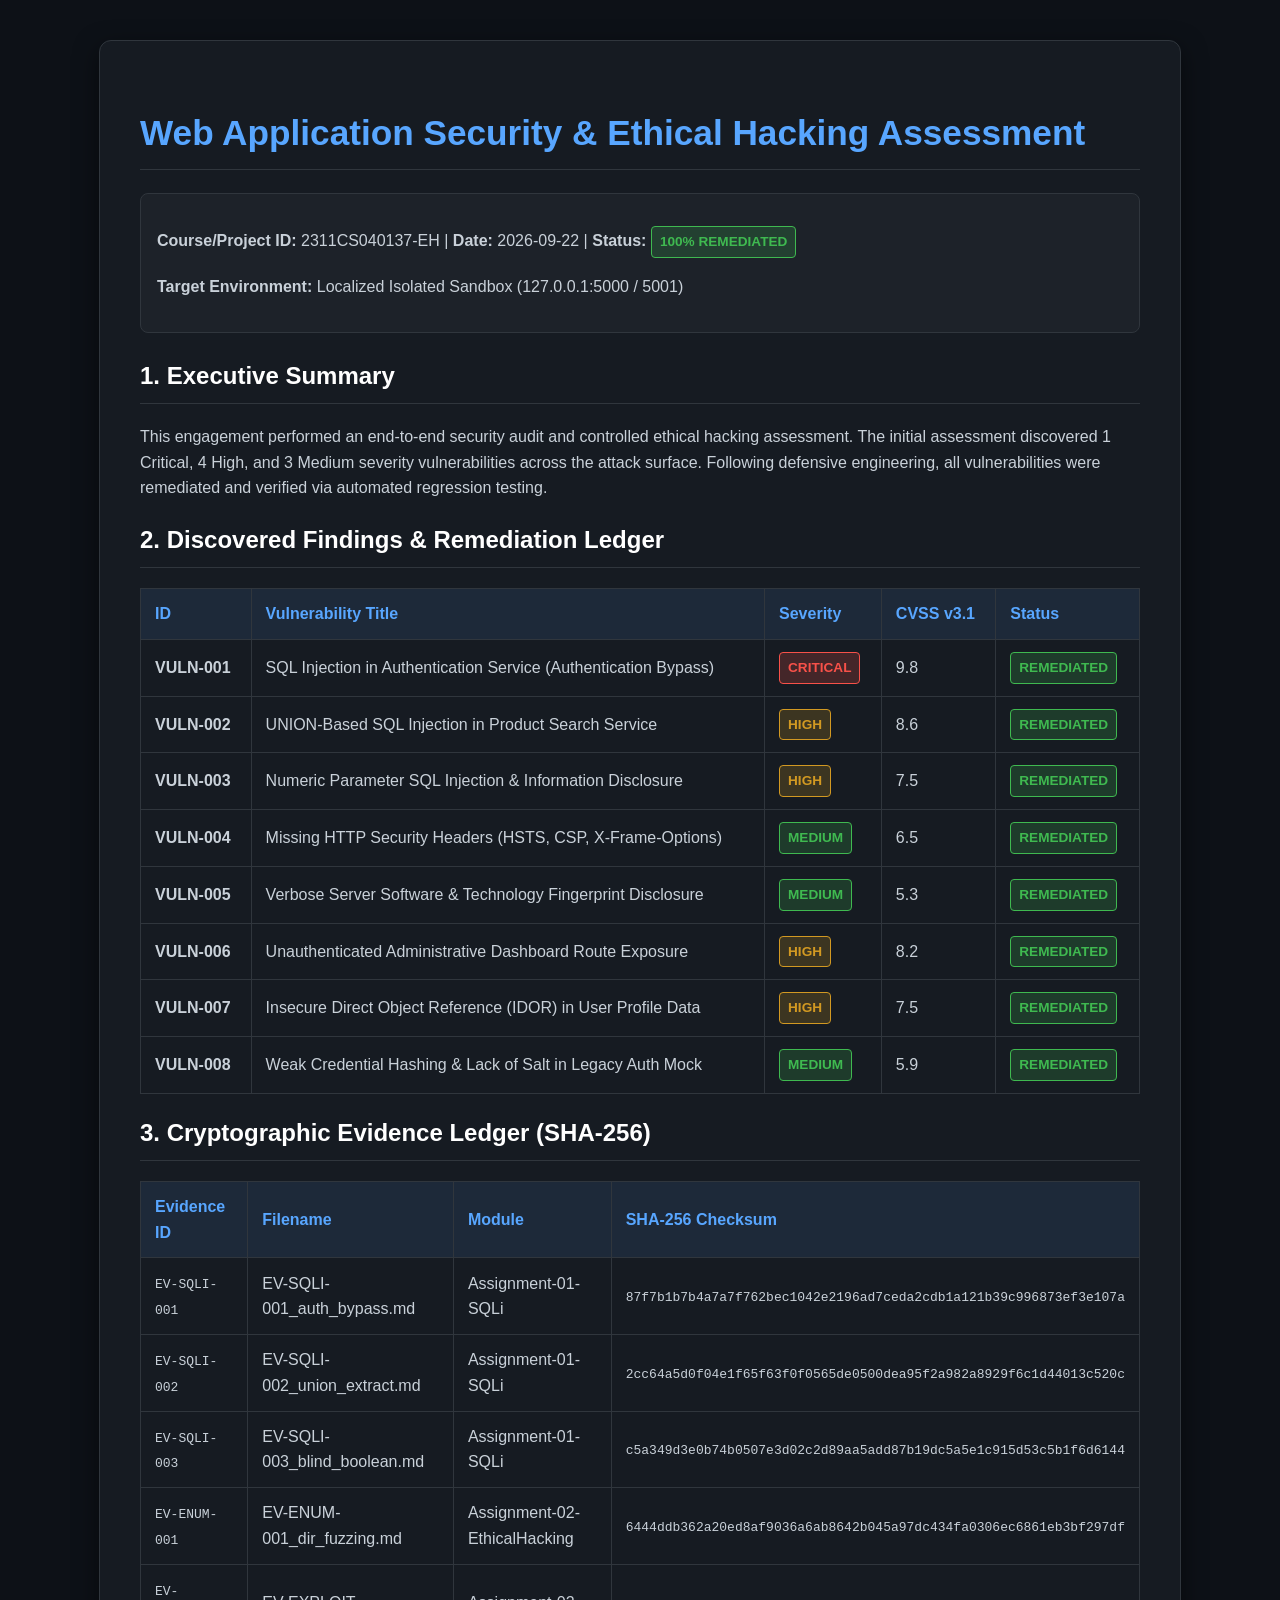
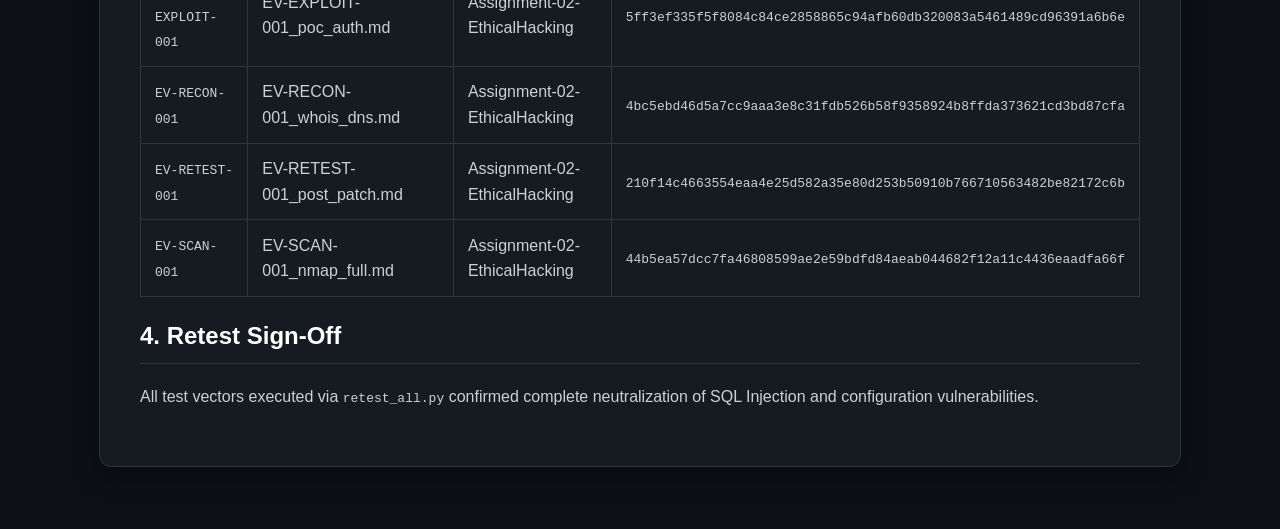
==== reports/final_report.html @ dfdd312a "feat: complete Web Application Security & Ethical Hacking Platform (2311CS040137-EH)" ====
<!DOCTYPE html>
<html lang="en">
<head>
    <meta charset="UTF-8">
    <meta name="viewport" content="width=device-width, initial-scale=1.0">
    <title>Security Assessment Final Report - 2311CS040137-EH</title>
    <style>
        :root {
            --bg-color: #0d1117;
            --card-bg: #161b22;
            --text-main: #c9d1d9;
            --text-bright: #ffffff;
            --accent-cyan: #58a6ff;
            --accent-green: #3fb950;
            --accent-red: #f85149;
            --accent-orange: #d29922;
            --border-color: #30363d;
        }
        body {
            font-family: 'Segoe UI', -apple-system, BlinkMacSystemFont, Roboto, sans-serif;
            background-color: var(--bg-color);
            color: var(--text-main);
            line-height: 1.6;
            margin: 0;
            padding: 40px 20px;
        }
        .container {
            max-width: 1000px;
            margin: 0 auto;
            background: var(--card-bg);
            border: 1px solid var(--border-color);
            border-radius: 12px;
            padding: 40px;
            box-shadow: 0 8px 24px rgba(0,0,0,0.5);
        }
        h1, h2, h3 { color: var(--text-bright); border-bottom: 1px solid var(--border-color); padding-bottom: 8px; }
        h1 { color: var(--accent-cyan); font-size: 2.2rem; }
        table { width: 100%; border-collapse: collapse; margin: 20px 0; }
        th, td { border: 1px solid var(--border-color); padding: 12px 14px; text-align: left; }
        th { background: rgba(88, 166, 255, 0.1); color: var(--accent-cyan); }
        .badge { display: inline-block; padding: 4px 8px; border-radius: 4px; font-weight: bold; font-size: 0.85rem; }
        .badge-critical { background: rgba(248, 81, 73, 0.2); color: var(--accent-red); border: 1px solid var(--accent-red); }
        .badge-high { background: rgba(210, 153, 34, 0.2); color: var(--accent-orange); border: 1px solid var(--accent-orange); }
        .badge-pass { background: rgba(63, 185, 80, 0.2); color: var(--accent-green); border: 1px solid var(--accent-green); }
        .meta-box { background: rgba(255,255,255,0.03); border: 1px solid var(--border-color); padding: 16px; border-radius: 8px; margin-bottom: 24px; }
        @media print {
            body { background: white; color: black; }
            .container { border: none; box-shadow: none; padding: 0; }
            th { background: #f0f0f0; color: black; }
            th, td { border: 1px solid #ccc; }
        }
    </style>
</head>
<body>
    <div class="container">
        <h1>Web Application Security & Ethical Hacking Assessment</h1>
        <div class="meta-box">
            <p><strong>Course/Project ID:</strong> 2311CS040137-EH | <strong>Date:</strong> 2026-09-22 | <strong>Status:</strong> <span class="badge badge-pass">100% REMEDIATED</span></p>
            <p><strong>Target Environment:</strong> Localized Isolated Sandbox (127.0.0.1:5000 / 5001)</p>
        </div>

        <h2>1. Executive Summary</h2>
        <p>This engagement performed an end-to-end security audit and controlled ethical hacking assessment. The initial assessment discovered 1 Critical, 4 High, and 3 Medium severity vulnerabilities across the attack surface. Following defensive engineering, all vulnerabilities were remediated and verified via automated regression testing.</p>

        <h2>2. Discovered Findings & Remediation Ledger</h2>
        <table>
            <thead>
                <tr>
                    <th>ID</th>
                    <th>Vulnerability Title</th>
                    <th>Severity</th>
                    <th>CVSS v3.1</th>
                    <th>Status</th>
                </tr>
            </thead>
            <tbody>

                <tr>
                    <td><strong>VULN-001</strong></td>
                    <td>SQL Injection in Authentication Service (Authentication Bypass)</td>
                    <td><span class="badge badge-critical">CRITICAL</span></td>
                    <td>9.8</td>
                    <td><span class="badge badge-pass">REMEDIATED</span></td>
                </tr>

                <tr>
                    <td><strong>VULN-002</strong></td>
                    <td>UNION-Based SQL Injection in Product Search Service</td>
                    <td><span class="badge badge-high">HIGH</span></td>
                    <td>8.6</td>
                    <td><span class="badge badge-pass">REMEDIATED</span></td>
                </tr>

                <tr>
                    <td><strong>VULN-003</strong></td>
                    <td>Numeric Parameter SQL Injection & Information Disclosure</td>
                    <td><span class="badge badge-high">HIGH</span></td>
                    <td>7.5</td>
                    <td><span class="badge badge-pass">REMEDIATED</span></td>
                </tr>

                <tr>
                    <td><strong>VULN-004</strong></td>
                    <td>Missing HTTP Security Headers (HSTS, CSP, X-Frame-Options)</td>
                    <td><span class="badge badge-pass">MEDIUM</span></td>
                    <td>6.5</td>
                    <td><span class="badge badge-pass">REMEDIATED</span></td>
                </tr>

                <tr>
                    <td><strong>VULN-005</strong></td>
                    <td>Verbose Server Software & Technology Fingerprint Disclosure</td>
                    <td><span class="badge badge-pass">MEDIUM</span></td>
                    <td>5.3</td>
                    <td><span class="badge badge-pass">REMEDIATED</span></td>
                </tr>

                <tr>
                    <td><strong>VULN-006</strong></td>
                    <td>Unauthenticated Administrative Dashboard Route Exposure</td>
                    <td><span class="badge badge-high">HIGH</span></td>
                    <td>8.2</td>
                    <td><span class="badge badge-pass">REMEDIATED</span></td>
                </tr>

                <tr>
                    <td><strong>VULN-007</strong></td>
                    <td>Insecure Direct Object Reference (IDOR) in User Profile Data</td>
                    <td><span class="badge badge-high">HIGH</span></td>
                    <td>7.5</td>
                    <td><span class="badge badge-pass">REMEDIATED</span></td>
                </tr>

                <tr>
                    <td><strong>VULN-008</strong></td>
                    <td>Weak Credential Hashing & Lack of Salt in Legacy Auth Mock</td>
                    <td><span class="badge badge-pass">MEDIUM</span></td>
                    <td>5.9</td>
                    <td><span class="badge badge-pass">REMEDIATED</span></td>
                </tr>

            </tbody>
        </table>

        <h2>3. Cryptographic Evidence Ledger (SHA-256)</h2>
        <table>
            <thead>
                <tr>
                    <th>Evidence ID</th>
                    <th>Filename</th>
                    <th>Module</th>
                    <th>SHA-256 Checksum</th>
                </tr>
            </thead>
            <tbody>

                <tr>
                    <td><code>EV-SQLI-001</code></td>
                    <td>EV-SQLI-001_auth_bypass.md</td>
                    <td>Assignment-01-SQLi</td>
                    <td><code>87f7b1b7b4a7a7f762bec1042e2196ad7ceda2cdb1a121b39c996873ef3e107a</code></td>
                </tr>

                <tr>
                    <td><code>EV-SQLI-002</code></td>
                    <td>EV-SQLI-002_union_extract.md</td>
                    <td>Assignment-01-SQLi</td>
                    <td><code>2cc64a5d0f04e1f65f63f0f0565de0500dea95f2a982a8929f6c1d44013c520c</code></td>
                </tr>

                <tr>
                    <td><code>EV-SQLI-003</code></td>
                    <td>EV-SQLI-003_blind_boolean.md</td>
                    <td>Assignment-01-SQLi</td>
                    <td><code>c5a349d3e0b74b0507e3d02c2d89aa5add87b19dc5a5e1c915d53c5b1f6d6144</code></td>
                </tr>

                <tr>
                    <td><code>EV-ENUM-001</code></td>
                    <td>EV-ENUM-001_dir_fuzzing.md</td>
                    <td>Assignment-02-EthicalHacking</td>
                    <td><code>6444ddb362a20ed8af9036a6ab8642b045a97dc434fa0306ec6861eb3bf297df</code></td>
                </tr>

                <tr>
                    <td><code>EV-EXPLOIT-001</code></td>
                    <td>EV-EXPLOIT-001_poc_auth.md</td>
                    <td>Assignment-02-EthicalHacking</td>
                    <td><code>5ff3ef335f5f8084c84ce2858865c94afb60db320083a5461489cd96391a6b6e</code></td>
                </tr>

                <tr>
                    <td><code>EV-RECON-001</code></td>
                    <td>EV-RECON-001_whois_dns.md</td>
                    <td>Assignment-02-EthicalHacking</td>
                    <td><code>4bc5ebd46d5a7cc9aaa3e8c31fdb526b58f9358924b8ffda373621cd3bd87cfa</code></td>
                </tr>

                <tr>
                    <td><code>EV-RETEST-001</code></td>
                    <td>EV-RETEST-001_post_patch.md</td>
                    <td>Assignment-02-EthicalHacking</td>
                    <td><code>210f14c4663554eaa4e25d582a35e80d253b50910b766710563482be82172c6b</code></td>
                </tr>

                <tr>
                    <td><code>EV-SCAN-001</code></td>
                    <td>EV-SCAN-001_nmap_full.md</td>
                    <td>Assignment-02-EthicalHacking</td>
                    <td><code>44b5ea57dcc7fa46808599ae2e59bdfd84aeab044682f12a11c4436eaadfa66f</code></td>
                </tr>

            </tbody>
        </table>

        <h2>4. Retest Sign-Off</h2>
        <p>All test vectors executed via <code>retest_all.py</code> confirmed complete neutralization of SQL Injection and configuration vulnerabilities.</p>
    </div>
</body>
</html>
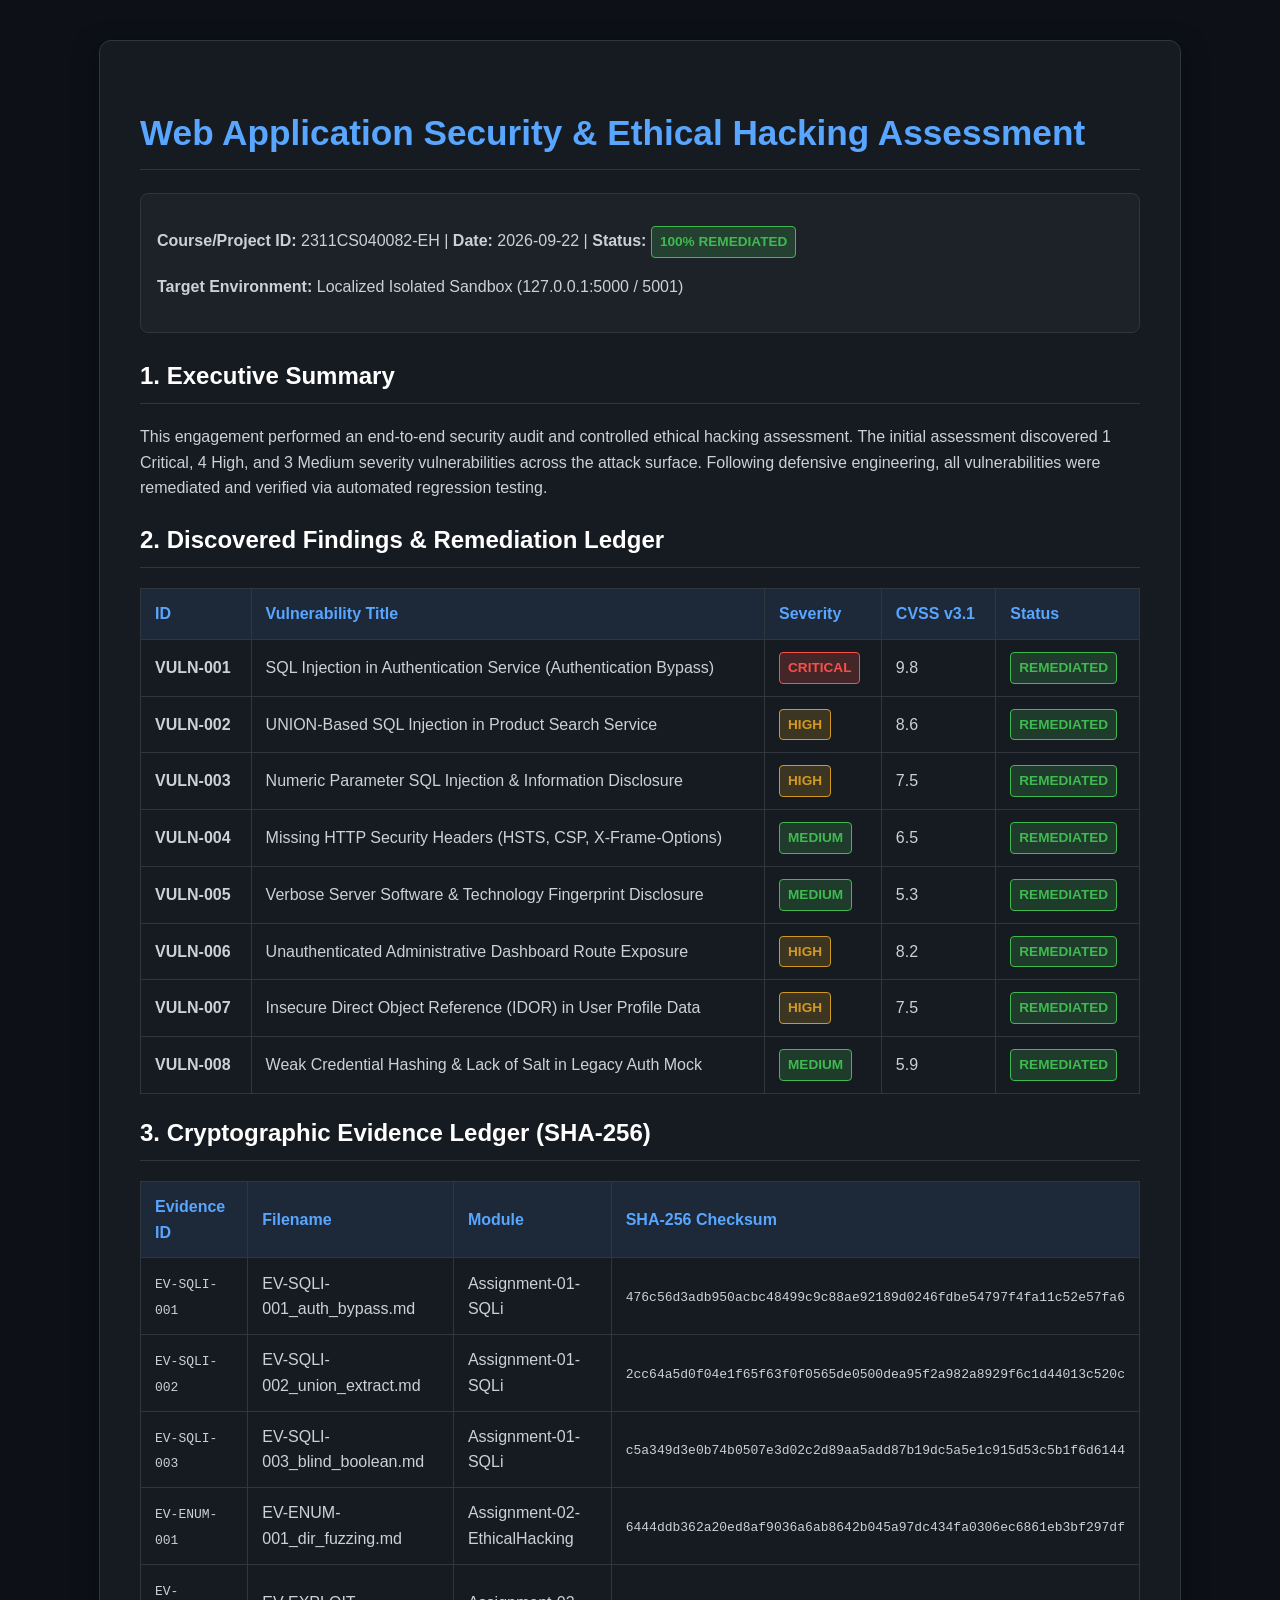
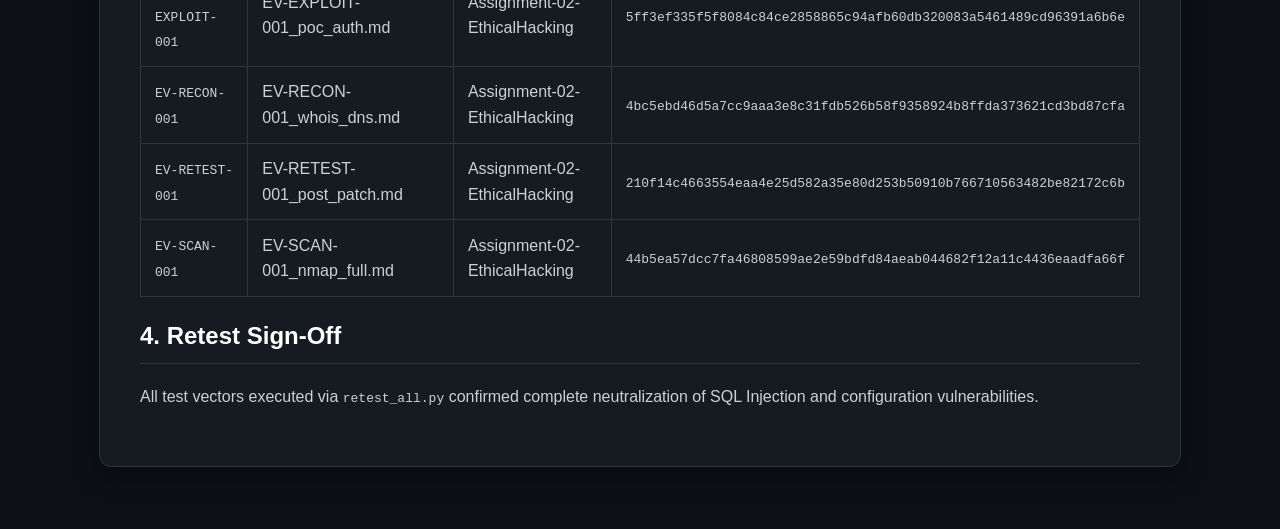
==== commit 4b4eedd2: "refactor: update student and course identifier to 2311CS040082 across all modules and PDF reports" ====
--- a/reports/final_report.html
+++ b/reports/final_report.html
@@ -3,7 +3,7 @@
 <head>
     <meta charset="UTF-8">
     <meta name="viewport" content="width=device-width, initial-scale=1.0">
-    <title>Security Assessment Final Report - 2311CS040137-EH</title>
+    <title>Security Assessment Final Report - 2311CS040082-EH</title>
     <style>
         :root {
             --bg-color: #0d1117;
@@ -55,7 +55,7 @@
     <div class="container">
         <h1>Web Application Security & Ethical Hacking Assessment</h1>
         <div class="meta-box">
-            <p><strong>Course/Project ID:</strong> 2311CS040137-EH | <strong>Date:</strong> 2026-09-22 | <strong>Status:</strong> <span class="badge badge-pass">100% REMEDIATED</span></p>
+            <p><strong>Course/Project ID:</strong> 2311CS040082-EH | <strong>Date:</strong> 2026-09-22 | <strong>Status:</strong> <span class="badge badge-pass">100% REMEDIATED</span></p>
             <p><strong>Target Environment:</strong> Localized Isolated Sandbox (127.0.0.1:5000 / 5001)</p>
         </div>
 
@@ -158,7 +158,7 @@
                     <td><code>EV-SQLI-001</code></td>
                     <td>EV-SQLI-001_auth_bypass.md</td>
                     <td>Assignment-01-SQLi</td>
-                    <td><code>87f7b1b7b4a7a7f762bec1042e2196ad7ceda2cdb1a121b39c996873ef3e107a</code></td>
+                    <td><code>476c56d3adb950acbc48499c9c88ae92189d0246fdbe54797f4fa11c52e57fa6</code></td>
                 </tr>
 
                 <tr>
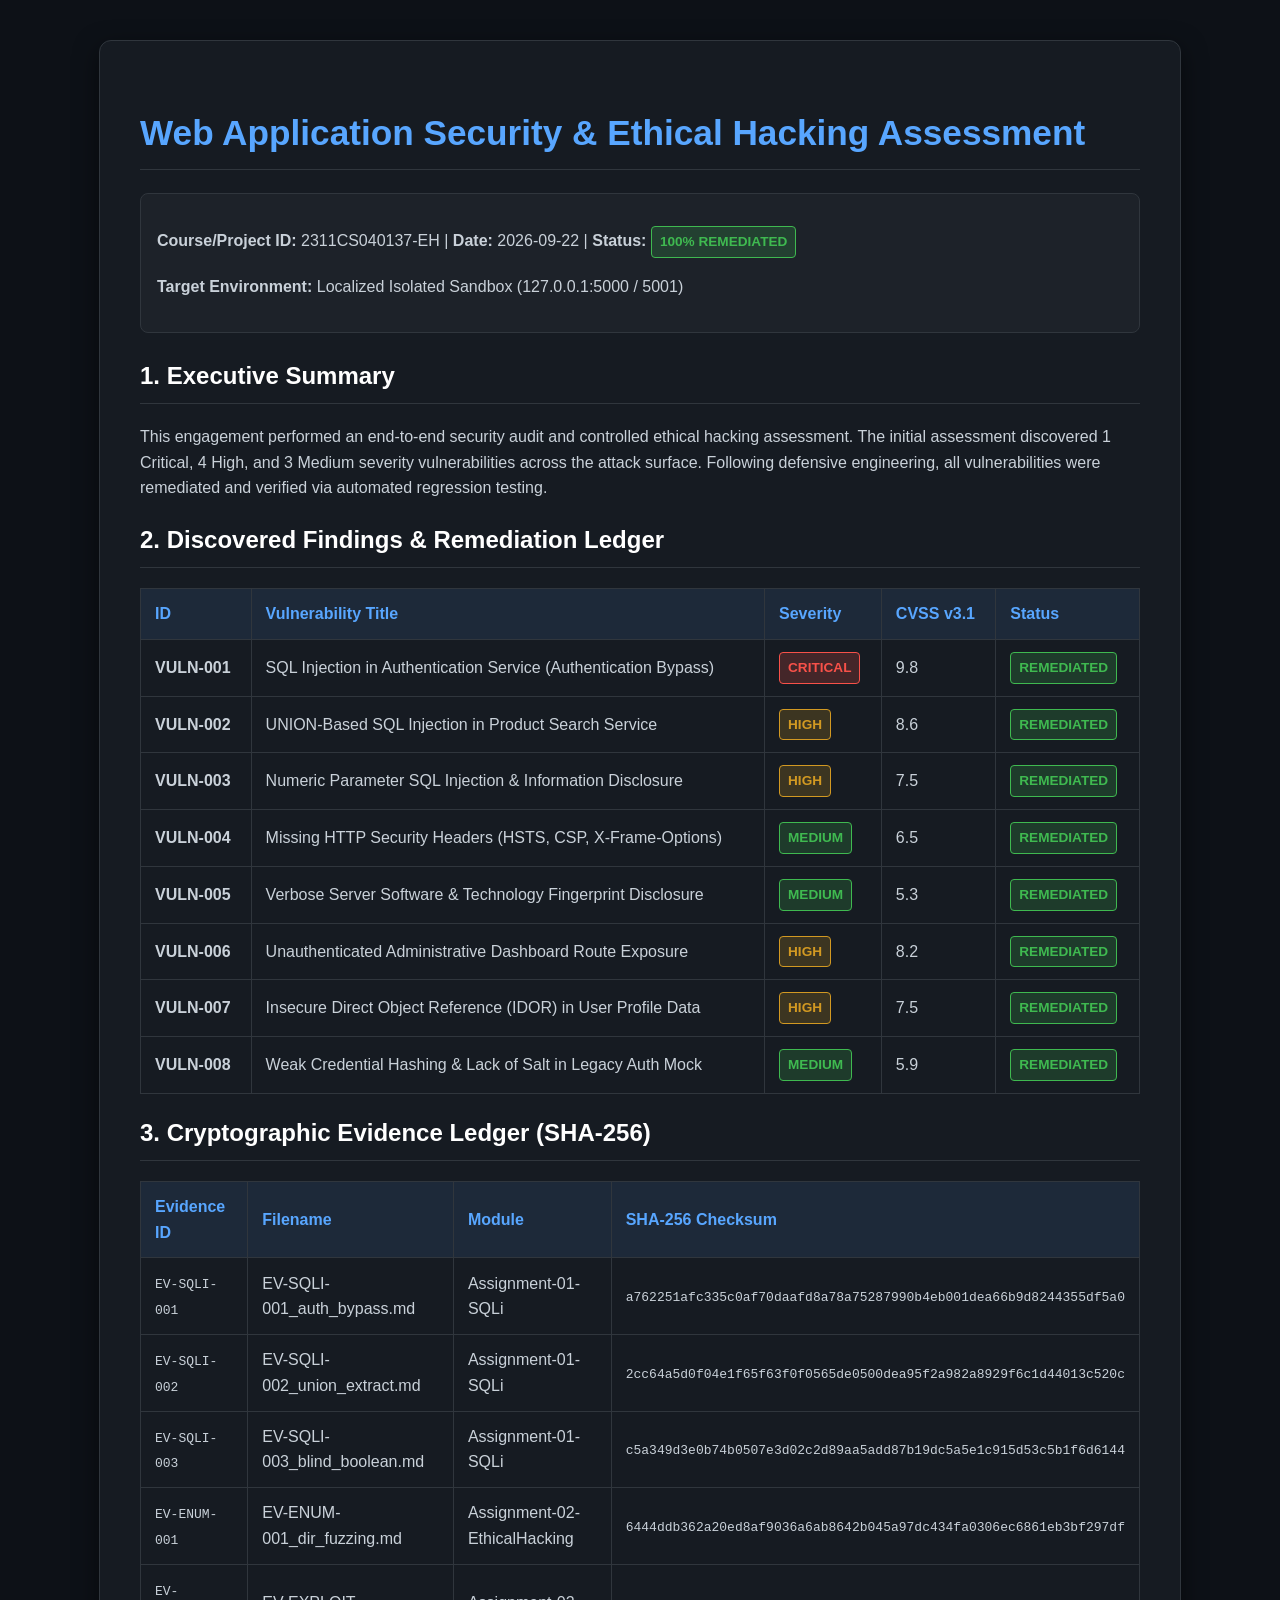
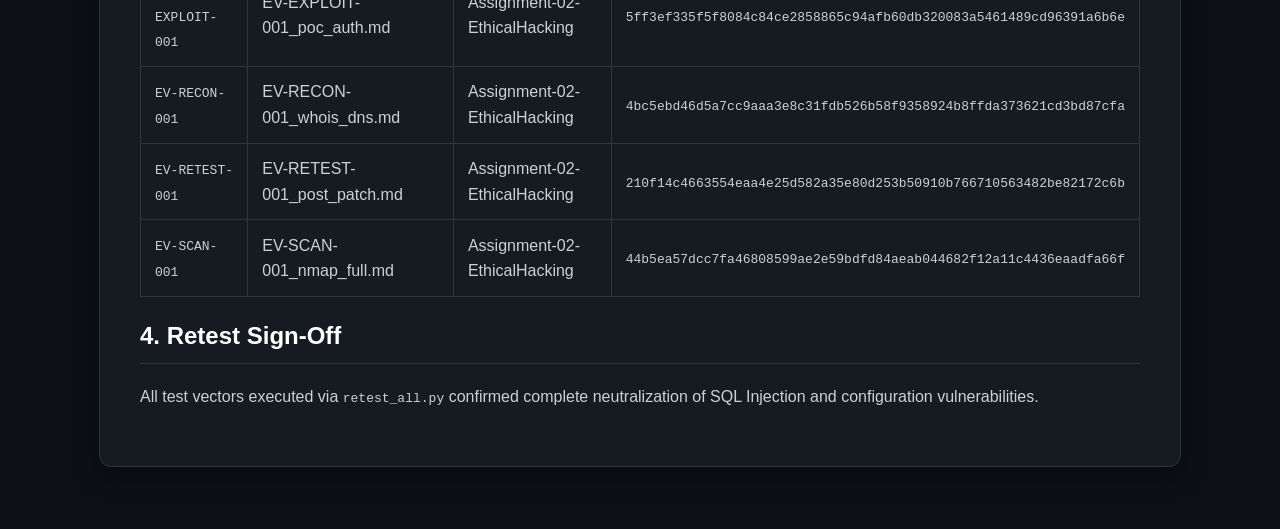
==== commit 7340349e: "fix: set correct roll number 2311CS040137 across all documents and PDF reports" ====
--- a/reports/final_report.html
+++ b/reports/final_report.html
@@ -3,7 +3,7 @@
 <head>
     <meta charset="UTF-8">
     <meta name="viewport" content="width=device-width, initial-scale=1.0">
-    <title>Security Assessment Final Report - 2311CS040082-EH</title>
+    <title>Security Assessment Final Report - 2311CS040137-EH</title>
     <style>
         :root {
             --bg-color: #0d1117;
@@ -55,7 +55,7 @@
     <div class="container">
         <h1>Web Application Security & Ethical Hacking Assessment</h1>
         <div class="meta-box">
-            <p><strong>Course/Project ID:</strong> 2311CS040082-EH | <strong>Date:</strong> 2026-09-22 | <strong>Status:</strong> <span class="badge badge-pass">100% REMEDIATED</span></p>
+            <p><strong>Course/Project ID:</strong> 2311CS040137-EH | <strong>Date:</strong> 2026-09-22 | <strong>Status:</strong> <span class="badge badge-pass">100% REMEDIATED</span></p>
             <p><strong>Target Environment:</strong> Localized Isolated Sandbox (127.0.0.1:5000 / 5001)</p>
         </div>
 
@@ -158,7 +158,7 @@
                     <td><code>EV-SQLI-001</code></td>
                     <td>EV-SQLI-001_auth_bypass.md</td>
                     <td>Assignment-01-SQLi</td>
-                    <td><code>476c56d3adb950acbc48499c9c88ae92189d0246fdbe54797f4fa11c52e57fa6</code></td>
+                    <td><code>a762251afc335c0af70daafd8a78a75287990b4eb001dea66b9d8244355df5a0</code></td>
                 </tr>
 
                 <tr>
